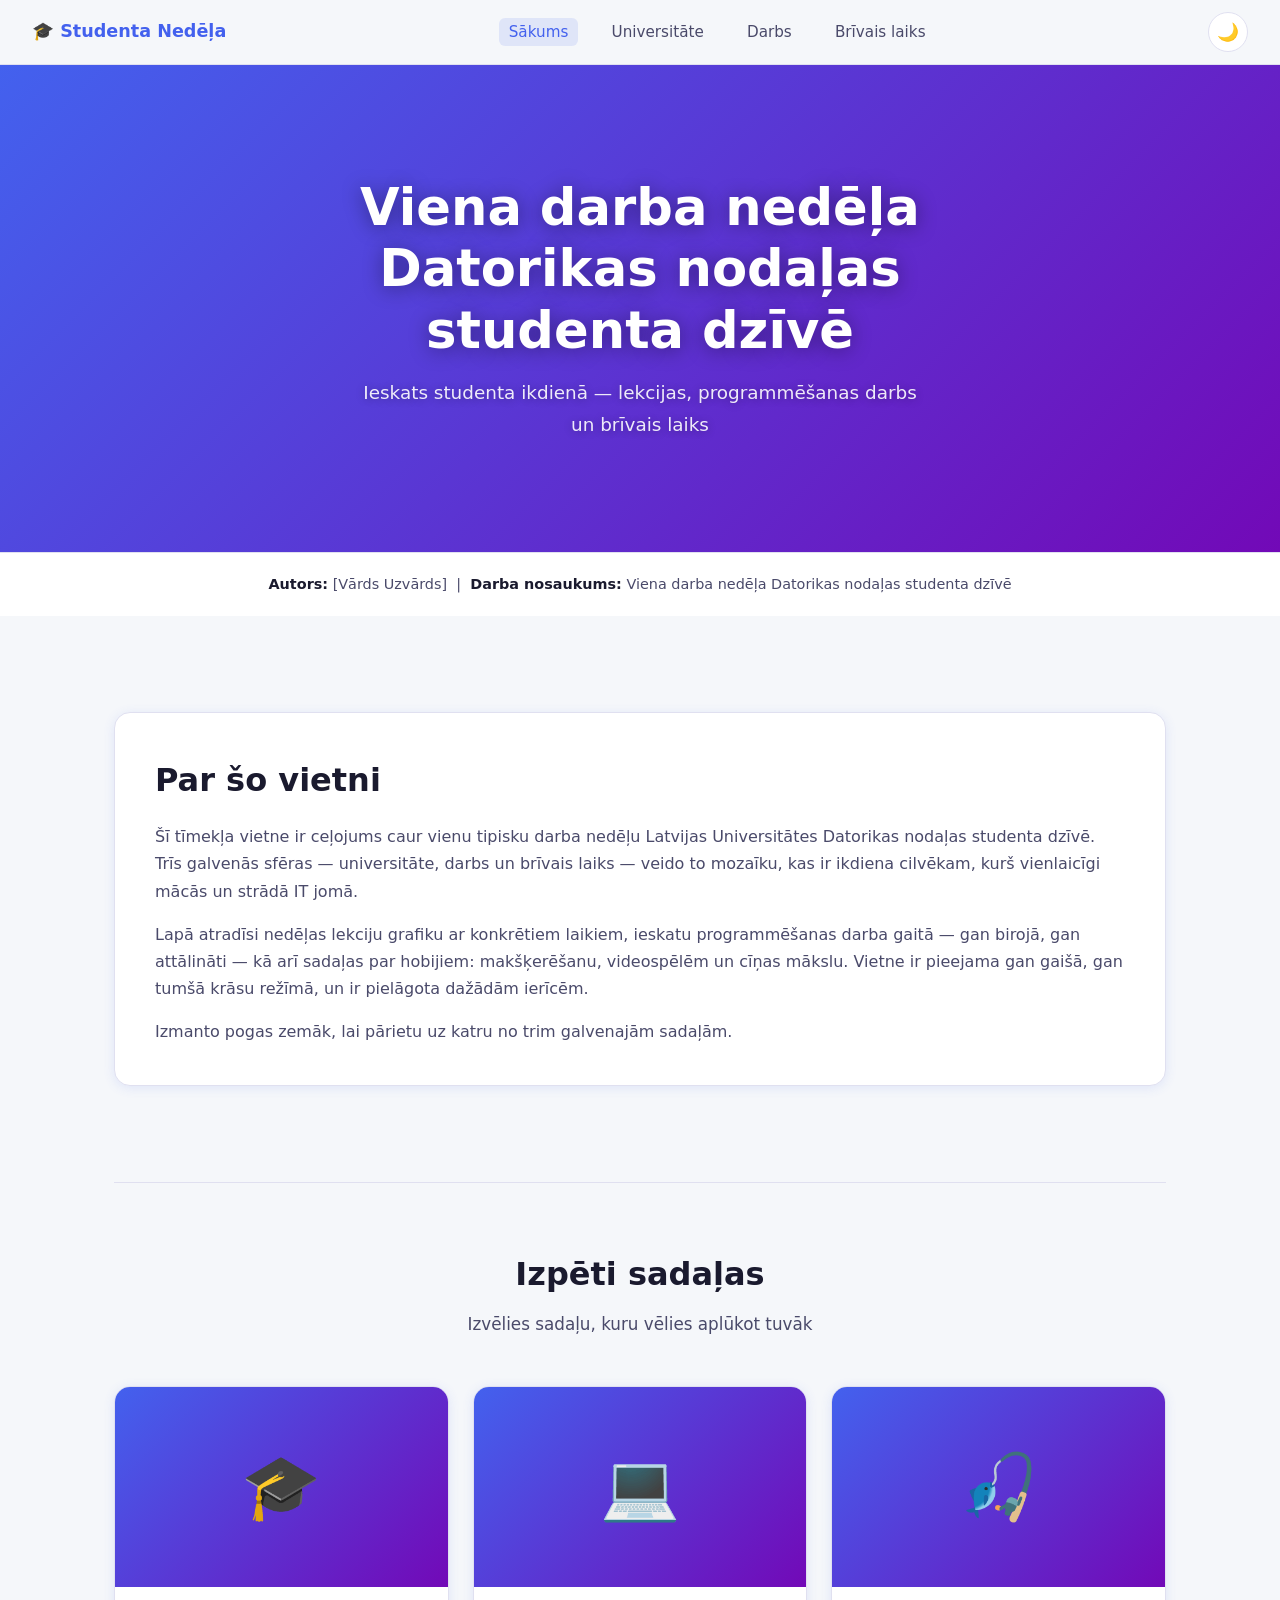
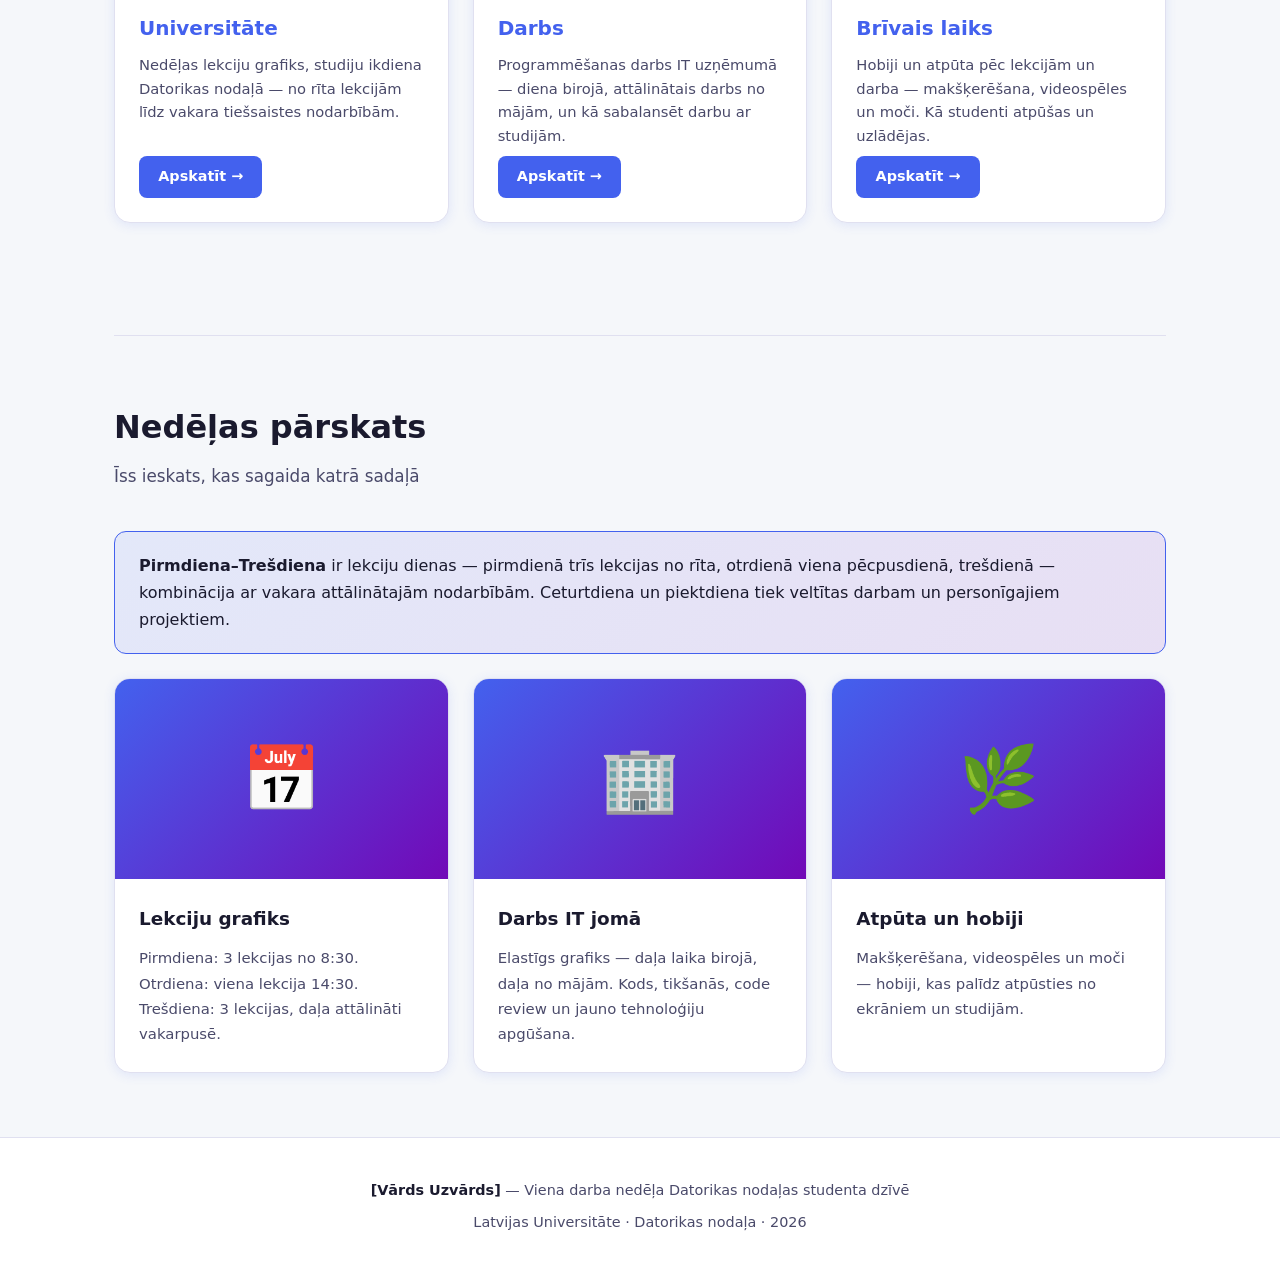
==== index.html @ 3f1e3762 "first_commit" ====
<!DOCTYPE html>
<html lang="lv" data-theme="light">
<head>
  <meta charset="UTF-8" />
  <meta name="viewport" content="width=device-width, initial-scale=1.0" />
  <title>Datorikas studenta nedēļa</title>
  <link rel="stylesheet" href="css/style.css" />
</head>
<body>

  <!-- NAVBAR -->
  <nav class="navbar">
    <a class="nav-logo" href="index.html">🎓 Studenta Nedēļa</a>
    <ul class="nav-links">
      <li><a href="index.html" class="active">Sākums</a></li>
      <li><a href="universitate.html">Universitāte</a></li>
      <li><a href="darbs.html">Darbs</a></li>
      <li><a href="brivaislaikss.html">Brīvais laiks</a></li>
    </ul>
    <button class="theme-toggle" id="theme-toggle" title="Mainīt krāsu režīmu">🌙</button>
  </nav>

  <!-- HERO -->
  <section class="hero">
    <div class="hero-content">
      <h1>Viena darba nedēļa Datorikas nodaļas studenta dzīvē</h1>
      <p>Ieskats studenta ikdienā — lekcijas, programmēšanas darbs un brīvais laiks</p>
    </div>
  </section>

  <!-- AUTHOR BAR -->
  <div class="author-bar">
    <strong>Autors:</strong> [Vārds Uzvārds] &nbsp;|&nbsp; <strong>Darba nosaukums:</strong> Viena darba nedēļa Datorikas nodaļas studenta dzīvē
  </div>

  <main class="container">

    <!-- INTRO -->
    <section>
      <div class="intro-block">
        <h2 class="section-title">Par šo vietni</h2>
        <p>
          Šī tīmekļa vietne ir ceļojums caur vienu tipisku darba nedēļu Latvijas Universitātes Datorikas nodaļas studenta dzīvē. Trīs galvenās sfēras — universitāte, darbs un brīvais laiks — veido to mozaīku, kas ir ikdiena cilvēkam, kurš vienlaicīgi mācās un strādā IT jomā.
        </p>
        <p>
          Lapā atradīsi nedēļas lekciju grafiku ar konkrētiem laikiem, ieskatu programmēšanas darba gaitā — gan birojā, gan attālināti — kā arī sadaļas par hobijiem: makšķerēšanu, videospēlēm un cīņas mākslu. Vietne ir pieejama gan gaišā, gan tumšā krāsu režīmā, un ir pielāgota dažādām ierīcēm.
        </p>
        <p>
          Izmanto pogas zemāk, lai pārietu uz katru no trim galvenajām sadaļām.
        </p>
      </div>
    </section>

    <!-- 3 BANNER CARDS -->
    <section>
      <h2 class="section-title" style="text-align:center;">Izpēti sadaļas</h2>
      <p class="section-subtitle" style="text-align:center;">Izvēlies sadaļu, kuru vēlies aplūkot tuvāk</p>

      <div class="banner-grid">

        <!-- Universitāte -->
        <a class="banner-card" href="universitate.html">
          <div class="banner-img-wrap">🎓</div>
          <div class="banner-body">
            <div class="banner-title">Universitāte</div>
            <div class="banner-desc">
              Nedēļas lekciju grafiks, studiju ikdiena Datorikas nodaļā — no rīta lekcijām līdz vakara tiešsaistes nodarbībām.
            </div>
            <span class="banner-btn">Apskatīt →</span>
          </div>
        </a>

        <!-- Darbs -->
        <a class="banner-card" href="darbs.html">
          <div class="banner-img-wrap">💻</div>
          <div class="banner-body">
            <div class="banner-title">Darbs</div>
            <div class="banner-desc">
              Programmēšanas darbs IT uzņēmumā — diena birojā, attālinātais darbs no mājām, un kā sabalansēt darbu ar studijām.
            </div>
            <span class="banner-btn">Apskatīt →</span>
          </div>
        </a>

        <!-- Brīvais laiks -->
        <a class="banner-card" href="brivaislaikss.html">
          <div class="banner-img-wrap">🎣</div>
          <div class="banner-body">
            <div class="banner-title">Brīvais laiks</div>
            <div class="banner-desc">
              Hobiji un atpūta pēc lekcijām un darba — makšķerēšana, videospēles un moči. Kā studenti atpūšas un uzlādējas.
            </div>
            <span class="banner-btn">Apskatīt →</span>
          </div>
        </a>

      </div>
    </section>

    <!-- OVERVIEW -->
    <section>
      <h2 class="section-title">Nedēļas pārskats</h2>
      <p class="section-subtitle">Īss ieskats, kas sagaida katrā sadaļā</p>

      <div class="highlight-box">
        <p>
          <strong>Pirmdiena–Trešdiena</strong> ir lekciju dienas — pirmdienā trīs lekcijas no rīta, otrdienā viena pēcpusdienā, trešdienā — kombinācija ar vakara attālinātajām nodarbībām. Ceturtdiena un piektdiena tiek veltītas darbam un personīgajiem projektiem.
        </p>
      </div>

      <div class="card-grid" style="margin-top: 1.5rem;">
        <div class="info-card">
          <div class="info-card-img">📅</div>
          <div class="info-card-body">
            <h3>Lekciju grafiks</h3>
            <p>Pirmdiena: 3 lekcijas no 8:30. Otrdiena: viena lekcija 14:30. Trešdiena: 3 lekcijas, daļa attālināti vakarpusē.</p>
          </div>
        </div>
        <div class="info-card">
          <div class="info-card-img">🏢</div>
          <div class="info-card-body">
            <h3>Darbs IT jomā</h3>
            <p>Elastīgs grafiks — daļa laika birojā, daļa no mājām. Kods, tikšanās, code review un jauno tehnoloģiju apgūšana.</p>
          </div>
        </div>
        <div class="info-card">
          <div class="info-card-img">🌿</div>
          <div class="info-card-body">
            <h3>Atpūta un hobiji</h3>
            <p>Makšķerēšana, videospēles un moči — hobiji, kas palīdz atpūsties no ekrāniem un studijām.</p>
          </div>
        </div>
      </div>
    </section>

  </main>

  <footer>
    <p><strong>[Vārds Uzvārds]</strong> — Viena darba nedēļa Datorikas nodaļas studenta dzīvē</p>
    <p style="margin-top:0.5rem;">Latvijas Universitāte · Datorikas nodaļa · <span id="year"></span></p>
  </footer>

  <script src="js/main.js"></script>
  <script>document.getElementById('year').textContent = new Date().getFullYear();</script>
</body>
</html>
---- css/style.css ----
/* ===== CSS VARIABLES ===== */
:root {
  --bg: #f5f7fa;
  --bg-secondary: #ffffff;
  --bg-card: #ffffff;
  --text: #1a1a2e;
  --text-secondary: #4a4a6a;
  --accent: #4361ee;
  --accent-hover: #3a0ca3;
  --border: #e0e0f0;
  --shadow: rgba(67, 97, 238, 0.12);
  --tag-remote: #e9c46a;
  --tag-remote-text: #6b4c00;
  --nav-bg: rgba(245, 247, 250, 0.92);
  --hero-overlay: rgba(245, 247, 250, 0.55);
}

[data-theme="dark"] {
  --bg: #0d1117;
  --bg-secondary: #161b22;
  --bg-card: #1c2333;
  --text: #e6edf3;
  --text-secondary: #8b949e;
  --accent: #58a6ff;
  --accent-hover: #79c0ff;
  --border: #30363d;
  --shadow: rgba(88, 166, 255, 0.12);
  --tag-remote: #d29922;
  --tag-remote-text: #fff3cd;
  --nav-bg: rgba(13, 17, 23, 0.92);
  --hero-overlay: rgba(13, 17, 23, 0.6);
}

/* ===== RESET & BASE ===== */
*, *::before, *::after { box-sizing: border-box; margin: 0; padding: 0; }

html { scroll-behavior: smooth; font-size: 16px; }

body {
  font-family: 'Segoe UI', system-ui, -apple-system, sans-serif;
  background: var(--bg);
  color: var(--text);
  line-height: 1.7;
  transition: background 0.3s, color 0.3s;
  min-height: 100vh;
}

img {
  max-width: 100%;
  height: auto;
  display: block;
  border-radius: 12px;
}

a { color: var(--accent); text-decoration: none; }
a:hover { text-decoration: underline; }

/* ===== NAVBAR ===== */
.navbar {
  position: sticky;
  top: 0;
  z-index: 100;
  background: var(--nav-bg);
  backdrop-filter: blur(12px);
  border-bottom: 1px solid var(--border);
  padding: 0.75rem 2rem;
  display: flex;
  align-items: center;
  justify-content: space-between;
  gap: 1rem;
}

.nav-logo {
  font-size: 1.1rem;
  font-weight: 700;
  color: var(--accent);
  text-decoration: none;
}
.nav-logo:hover { text-decoration: none; }

.nav-links {
  display: flex;
  gap: 1.5rem;
  list-style: none;
  align-items: center;
}

.nav-links a {
  color: var(--text-secondary);
  font-size: 0.95rem;
  font-weight: 500;
  padding: 0.3rem 0.6rem;
  border-radius: 6px;
  transition: color 0.2s, background 0.2s;
}
.nav-links a:hover, .nav-links a.active {
  color: var(--accent);
  background: var(--shadow);
  text-decoration: none;
}

.theme-toggle {
  background: var(--bg-card);
  border: 1px solid var(--border);
  border-radius: 50%;
  width: 40px;
  height: 40px;
  cursor: pointer;
  font-size: 1.1rem;
  display: flex;
  align-items: center;
  justify-content: center;
  transition: background 0.2s, border-color 0.2s;
  flex-shrink: 0;
}
.theme-toggle:hover { border-color: var(--accent); }

/* ===== HERO ===== */
.hero {
  position: relative;
  min-height: 480px;
  display: flex;
  align-items: center;
  justify-content: center;
  overflow: hidden;
  background: linear-gradient(135deg, var(--accent) 0%, #7209b7 100%);
}

.hero-bg {
  position: absolute;
  inset: 0;
  width: 100%;
  height: 100%;
  object-fit: cover;
  border-radius: 0;
  opacity: 0.35;
}

.hero-overlay {
  position: absolute;
  inset: 0;
  background: var(--hero-overlay);
}

.hero-content {
  position: relative;
  z-index: 2;
  text-align: center;
  padding: 3rem 2rem;
  max-width: 800px;
}

.hero-content h1 {
  font-size: clamp(2rem, 5vw, 3.2rem);
  font-weight: 800;
  color: #fff;
  margin-bottom: 1rem;
  line-height: 1.2;
  text-shadow: 0 2px 20px rgba(0,0,0,0.4);
}

.hero-content p {
  font-size: 1.15rem;
  color: rgba(255,255,255,0.9);
  max-width: 560px;
  margin: 0 auto;
  text-shadow: 0 1px 8px rgba(0,0,0,0.3);
}

/* ===== MAIN CONTAINER ===== */
.container {
  max-width: 1100px;
  margin: 0 auto;
  padding: 0 1.5rem;
}

/* ===== SECTION ===== */
section { padding: 4rem 0; }
section + section { border-top: 1px solid var(--border); }

.section-title {
  font-size: clamp(1.5rem, 3vw, 2rem);
  font-weight: 700;
  margin-bottom: 0.5rem;
  color: var(--text);
}

.section-subtitle {
  color: var(--text-secondary);
  margin-bottom: 2.5rem;
  font-size: 1.05rem;
}

/* ===== BANNER GRID (index) ===== */
.banner-grid {
  display: grid;
  grid-template-columns: repeat(3, 1fr);
  gap: 1.5rem;
  margin: 3rem 0;
}

.banner-card {
  background: var(--bg-card);
  border: 1px solid var(--border);
  border-radius: 16px;
  overflow: hidden;
  text-decoration: none;
  color: inherit;
  transition: transform 0.25s, box-shadow 0.25s, border-color 0.25s;
  display: flex;
  flex-direction: column;
  box-shadow: 0 2px 12px var(--shadow);
}
.banner-card:hover {
  transform: translateY(-6px);
  box-shadow: 0 12px 32px var(--shadow);
  border-color: var(--accent);
  text-decoration: none;
}

.banner-img-wrap {
  width: 100%;
  height: 200px;
  overflow: hidden;
  background: linear-gradient(135deg, var(--accent) 0%, #7209b7 100%);
  display: flex;
  align-items: center;
  justify-content: center;
  font-size: 4rem;
}

.banner-img-wrap img {
  width: 100%;
  height: 100%;
  object-fit: cover;
  border-radius: 0;
}

.banner-body {
  padding: 1.5rem;
  flex: 1;
  display: flex;
  flex-direction: column;
  gap: 0.5rem;
}

.banner-title {
  font-size: 1.25rem;
  font-weight: 700;
  color: var(--accent);
}

.banner-desc {
  font-size: 0.92rem;
  color: var(--text-secondary);
  line-height: 1.6;
}

.banner-btn {
  margin-top: auto;
  display: inline-block;
  background: var(--accent);
  color: #fff;
  padding: 0.55rem 1.2rem;
  border-radius: 8px;
  font-weight: 600;
  font-size: 0.9rem;
  align-self: flex-start;
  transition: background 0.2s;
}
.banner-card:hover .banner-btn { background: var(--accent-hover); }

/* ===== INTRO TEXT BLOCK ===== */
.intro-block {
  background: var(--bg-card);
  border: 1px solid var(--border);
  border-radius: 16px;
  padding: 2.5rem;
  margin: 2rem 0;
  box-shadow: 0 2px 12px var(--shadow);
}

.intro-block h2 { margin-bottom: 1rem; }
.intro-block p { margin-bottom: 1rem; color: var(--text-secondary); }
.intro-block p:last-child { margin-bottom: 0; }

/* ===== PAGE HEADER ===== */
.page-header {
  background: linear-gradient(135deg, var(--accent) 0%, #7209b7 100%);
  padding: 3.5rem 2rem 3rem;
  text-align: center;
  position: relative;
  overflow: hidden;
}

.page-header::before {
  content: '';
  position: absolute;
  inset: 0;
  background: url("data:image/svg+xml,%3Csvg width='60' height='60' viewBox='0 0 60 60' xmlns='http://www.w3.org/2000/svg'%3E%3Cg fill='none' fill-rule='evenodd'%3E%3Cg fill='%23ffffff' fill-opacity='0.05'%3E%3Cpath d='M36 34v-4h-2v4h-4v2h4v4h2v-4h4v-2h-4zm0-30V0h-2v4h-4v2h4v4h2V6h4V4h-4zM6 34v-4H4v4H0v2h4v4h2v-4h4v-2H6zM6 4V0H4v4H0v2h4v4h2V6h4V4H6z'/%3E%3C/g%3E%3C/g%3E%3C/svg%3E");
}

.page-header h1 {
  font-size: clamp(1.8rem, 4vw, 2.8rem);
  font-weight: 800;
  color: #fff;
  margin-bottom: 0.6rem;
  position: relative;
}

.page-header p {
  color: rgba(255,255,255,0.85);
  font-size: 1.05rem;
  position: relative;
}

/* ===== SCHEDULE ===== */
.schedule-grid {
  display: grid;
  grid-template-columns: repeat(auto-fit, minmax(260px, 1fr));
  gap: 1.5rem;
  margin-top: 2rem;
}

.day-card {
  background: var(--bg-card);
  border: 1px solid var(--border);
  border-radius: 16px;
  overflow: hidden;
  box-shadow: 0 2px 12px var(--shadow);
}

.day-header {
  background: var(--accent);
  color: #fff;
  padding: 0.9rem 1.25rem;
  font-weight: 700;
  font-size: 1.05rem;
  display: flex;
  align-items: center;
  gap: 0.5rem;
}

.lecture-list { padding: 0.75rem 1.25rem 1.25rem; display: flex; flex-direction: column; gap: 0.75rem; }

.lecture {
  background: var(--bg);
  border: 1px solid var(--border);
  border-radius: 10px;
  padding: 0.8rem 1rem;
  position: relative;
}

.lecture-time {
  font-size: 0.82rem;
  font-weight: 700;
  color: var(--accent);
  letter-spacing: 0.03em;
}

.lecture-name {
  font-size: 0.97rem;
  font-weight: 600;
  color: var(--text);
  margin-top: 0.2rem;
  font-style: italic;
  color: var(--text-secondary);
}

.tag-remote {
  display: inline-block;
  margin-top: 0.4rem;
  background: var(--tag-remote);
  color: var(--tag-remote-text);
  font-size: 0.72rem;
  font-weight: 700;
  padding: 0.18rem 0.55rem;
  border-radius: 20px;
  text-transform: uppercase;
  letter-spacing: 0.04em;
}

/* ===== CONTENT SECTIONS (subpages) ===== */
.content-section {
  display: grid;
  grid-template-columns: 1fr 1fr;
  gap: 2.5rem;
  align-items: center;
  padding: 3rem 0;
}

.content-section.reverse { direction: rtl; }
.content-section.reverse > * { direction: ltr; }

.content-text h2 {
  font-size: 1.6rem;
  font-weight: 700;
  margin-bottom: 1rem;
  color: var(--text);
}

.content-text p {
  color: var(--text-secondary);
  margin-bottom: 1rem;
  line-height: 1.75;
}
.content-text p:last-child { margin-bottom: 0; }

.content-img {
  width: 100%;
  aspect-ratio: 4/3;
  background: linear-gradient(135deg, var(--border) 0%, var(--bg-secondary) 100%);
  border-radius: 16px;
  border: 2px dashed var(--border);
  display: flex;
  flex-direction: column;
  align-items: center;
  justify-content: center;
  font-size: 3.5rem;
  gap: 0.5rem;
  overflow: hidden;
}

.content-img span.img-label {
  font-size: 0.85rem;
  color: var(--text-secondary);
  font-style: italic;
}

.content-img img {
  width: 100%;
  height: 100%;
  object-fit: cover;
  border-radius: 14px;
}

/* ===== CARD GRID (free time) ===== */
.card-grid {
  display: grid;
  grid-template-columns: repeat(auto-fit, minmax(300px, 1fr));
  gap: 1.5rem;
  margin-top: 2rem;
}

.info-card {
  background: var(--bg-card);
  border: 1px solid var(--border);
  border-radius: 16px;
  overflow: hidden;
  box-shadow: 0 2px 12px var(--shadow);
  transition: transform 0.2s, box-shadow 0.2s;
}
.info-card:hover {
  transform: translateY(-4px);
  box-shadow: 0 8px 24px var(--shadow);
}

.info-card-img {
  width: 100%;
  height: 200px;
  background: linear-gradient(135deg, var(--accent) 0%, #7209b7 100%);
  display: flex;
  align-items: center;
  justify-content: center;
  font-size: 4rem;
  overflow: hidden;
}

.info-card-img img {
  width: 100%;
  height: 100%;
  object-fit: cover;
  border-radius: 0;
}

.info-card-body { padding: 1.5rem; }
.info-card-body h3 { font-size: 1.15rem; font-weight: 700; margin-bottom: 0.75rem; }
.info-card-body p { font-size: 0.93rem; color: var(--text-secondary); line-height: 1.7; }

/* ===== AUTHOR BAR ===== */
.author-bar {
  background: var(--bg-card);
  border-top: 1px solid var(--border);
  padding: 1.2rem 2rem;
  text-align: center;
  font-size: 0.9rem;
  color: var(--text-secondary);
}
.author-bar strong { color: var(--text); }

/* ===== FOOTER ===== */
footer {
  background: var(--bg-secondary);
  border-top: 1px solid var(--border);
  padding: 2.5rem 2rem;
  text-align: center;
  color: var(--text-secondary);
  font-size: 0.9rem;
}
footer strong { color: var(--text); }

/* ===== BACK LINK ===== */
.back-link {
  display: inline-flex;
  align-items: center;
  gap: 0.4rem;
  color: var(--accent);
  font-weight: 600;
  font-size: 0.9rem;
  margin-bottom: 1.5rem;
  padding: 0.4rem 0.8rem;
  border-radius: 8px;
  border: 1px solid var(--border);
  background: var(--bg-card);
  transition: border-color 0.2s, background 0.2s;
}
.back-link:hover { border-color: var(--accent); background: var(--shadow); text-decoration: none; }

/* ===== HIGHLIGHT BOX ===== */
.highlight-box {
  background: linear-gradient(135deg, rgba(67,97,238,0.1) 0%, rgba(114,9,183,0.1) 100%);
  border: 1px solid var(--accent);
  border-radius: 12px;
  padding: 1.25rem 1.5rem;
  margin: 1.5rem 0;
}
.highlight-box p { color: var(--text); margin: 0; }

/* ===== RESPONSIVE ===== */
@media (max-width: 900px) {
  .banner-grid { grid-template-columns: 1fr; max-width: 420px; margin: 3rem auto; }
  .content-section { grid-template-columns: 1fr; gap: 1.5rem; }
  .content-section.reverse { direction: ltr; }
}

@media (max-width: 640px) {
  .navbar { padding: 0.6rem 1rem; }
  .nav-links { gap: 0.75rem; }
  .nav-links a { font-size: 0.85rem; padding: 0.25rem 0.4rem; }
  .hero-content h1 { font-size: 1.8rem; }
  .schedule-grid { grid-template-columns: 1fr; }
  .card-grid { grid-template-columns: 1fr; }
  section { padding: 2.5rem 0; }
  .page-header { padding: 2.5rem 1.5rem 2rem; }
}
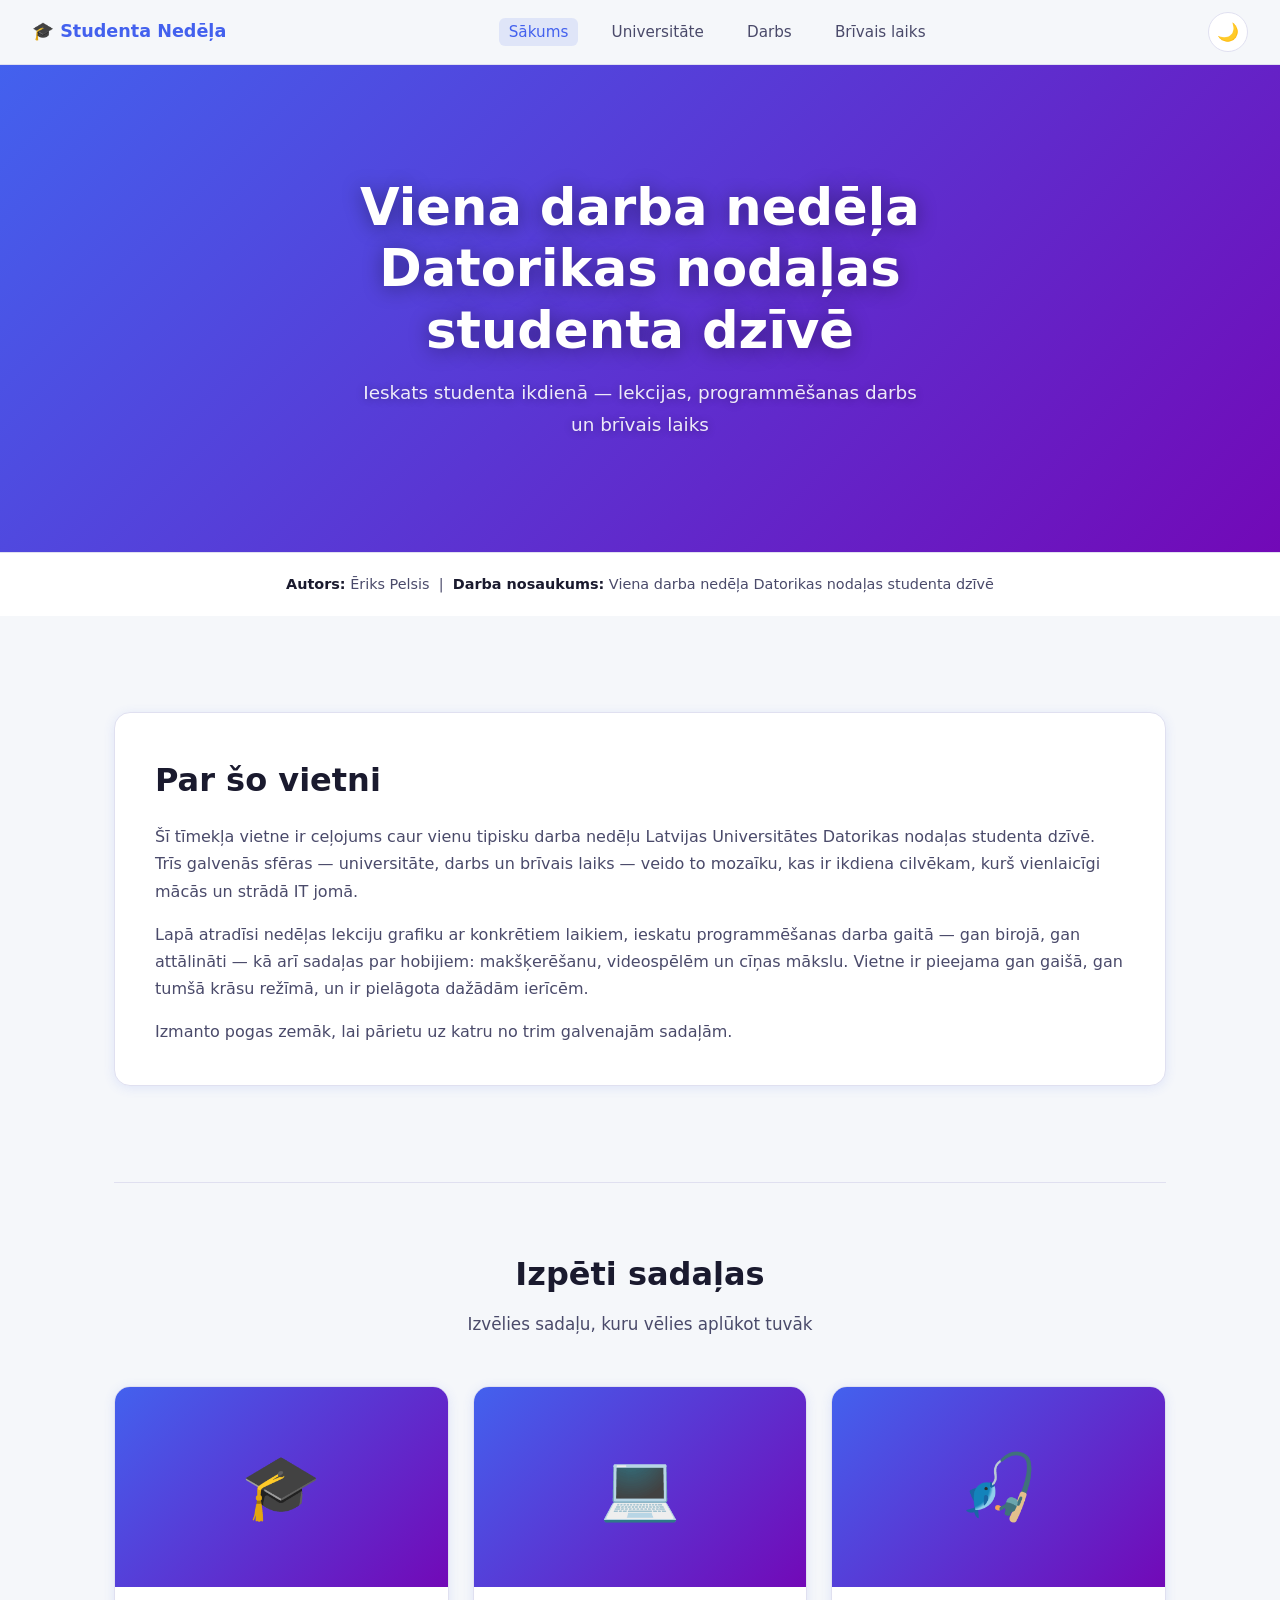
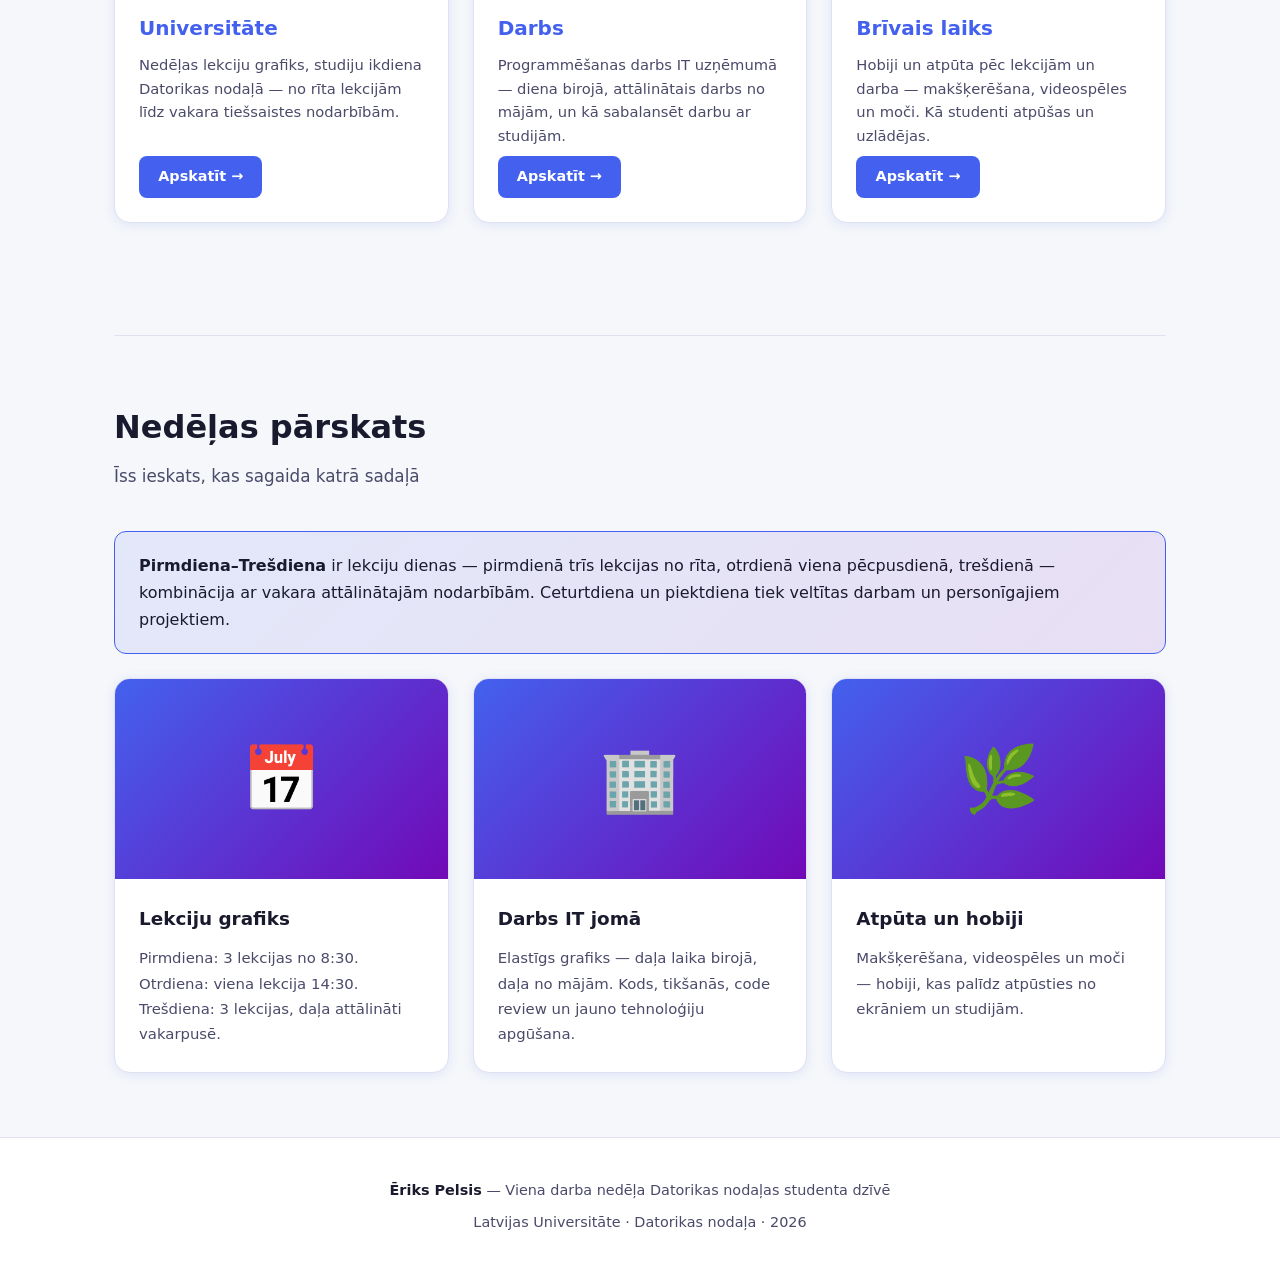
==== commit d7b74f52: "add text" ====
--- a/index.html
+++ b/index.html
@@ -30,7 +30,7 @@
 
   <!-- AUTHOR BAR -->
   <div class="author-bar">
-    <strong>Autors:</strong> [Vārds Uzvārds] &nbsp;|&nbsp; <strong>Darba nosaukums:</strong> Viena darba nedēļa Datorikas nodaļas studenta dzīvē
+    <strong>Autors:</strong> Ēriks Pelsis &nbsp;|&nbsp; <strong>Darba nosaukums:</strong> Viena darba nedēļa Datorikas nodaļas studenta dzīvē
   </div>
 
   <main class="container">
@@ -136,7 +136,7 @@
   </main>
 
   <footer>
-    <p><strong>[Vārds Uzvārds]</strong> — Viena darba nedēļa Datorikas nodaļas studenta dzīvē</p>
+    <p><strong>Ēriks Pelsis</strong> — Viena darba nedēļa Datorikas nodaļas studenta dzīvē</p>
     <p style="margin-top:0.5rem;">Latvijas Universitāte · Datorikas nodaļa · <span id="year"></span></p>
   </footer>
 
--- a/css/style.css
+++ b/css/style.css
@@ -316,39 +316,47 @@
 
 /* ===== SCHEDULE ===== */
 .schedule-grid {
+  display: flex;
+  flex-direction: column;
+  gap: 1rem;
+  margin-top: 2rem;
+}
+
+.day-card {
+  background: var(--bg-card);
+  border: 1px solid var(--border);
+  border-radius: 16px;
+  overflow: hidden;
+  box-shadow: 0 2px 12px var(--shadow);
   display: grid;
-  grid-template-columns: repeat(auto-fit, minmax(260px, 1fr));
-  gap: 1.5rem;
-  margin-top: 2rem;
-}
-
-.day-card {
-  background: var(--bg-card);
-  border: 1px solid var(--border);
-  border-radius: 16px;
-  overflow: hidden;
-  box-shadow: 0 2px 12px var(--shadow);
+  grid-template-columns: 160px 1fr;
 }
 
 .day-header {
   background: var(--accent);
   color: #fff;
-  padding: 0.9rem 1.25rem;
-  font-weight: 700;
-  font-size: 1.05rem;
-  display: flex;
-  align-items: center;
-  gap: 0.5rem;
-}
-
-.lecture-list { padding: 0.75rem 1.25rem 1.25rem; display: flex; flex-direction: column; gap: 0.75rem; }
+  padding: 1.25rem 1.25rem;
+  font-weight: 700;
+  font-size: 1rem;
+  display: flex;
+  align-items: center;
+  justify-content: center;
+  text-align: center;
+  gap: 0.4rem;
+  flex-direction: column;
+  min-height: 80px;
+}
+
+.lecture-list { padding: 0.85rem 1.25rem; display: flex; flex-direction: row; flex-wrap: wrap; gap: 0.75rem; align-items: flex-start; }
 
 .lecture {
   background: var(--bg);
   border: 1px solid var(--border);
   border-radius: 10px;
-  padding: 0.8rem 1rem;
+  padding: 0.75rem 1rem;
   position: relative;
+  min-width: 170px;
+  flex: 0 0 auto;
 }
 
 .lecture-time {
@@ -538,7 +546,8 @@
   .nav-links { gap: 0.75rem; }
   .nav-links a { font-size: 0.85rem; padding: 0.25rem 0.4rem; }
   .hero-content h1 { font-size: 1.8rem; }
-  .schedule-grid { grid-template-columns: 1fr; }
+  .day-card { grid-template-columns: 1fr; }
+  .day-header { flex-direction: row; justify-content: flex-start; min-height: auto; padding: 0.9rem 1.25rem; }
   .card-grid { grid-template-columns: 1fr; }
   section { padding: 2.5rem 0; }
   .page-header { padding: 2.5rem 1.5rem 2rem; }
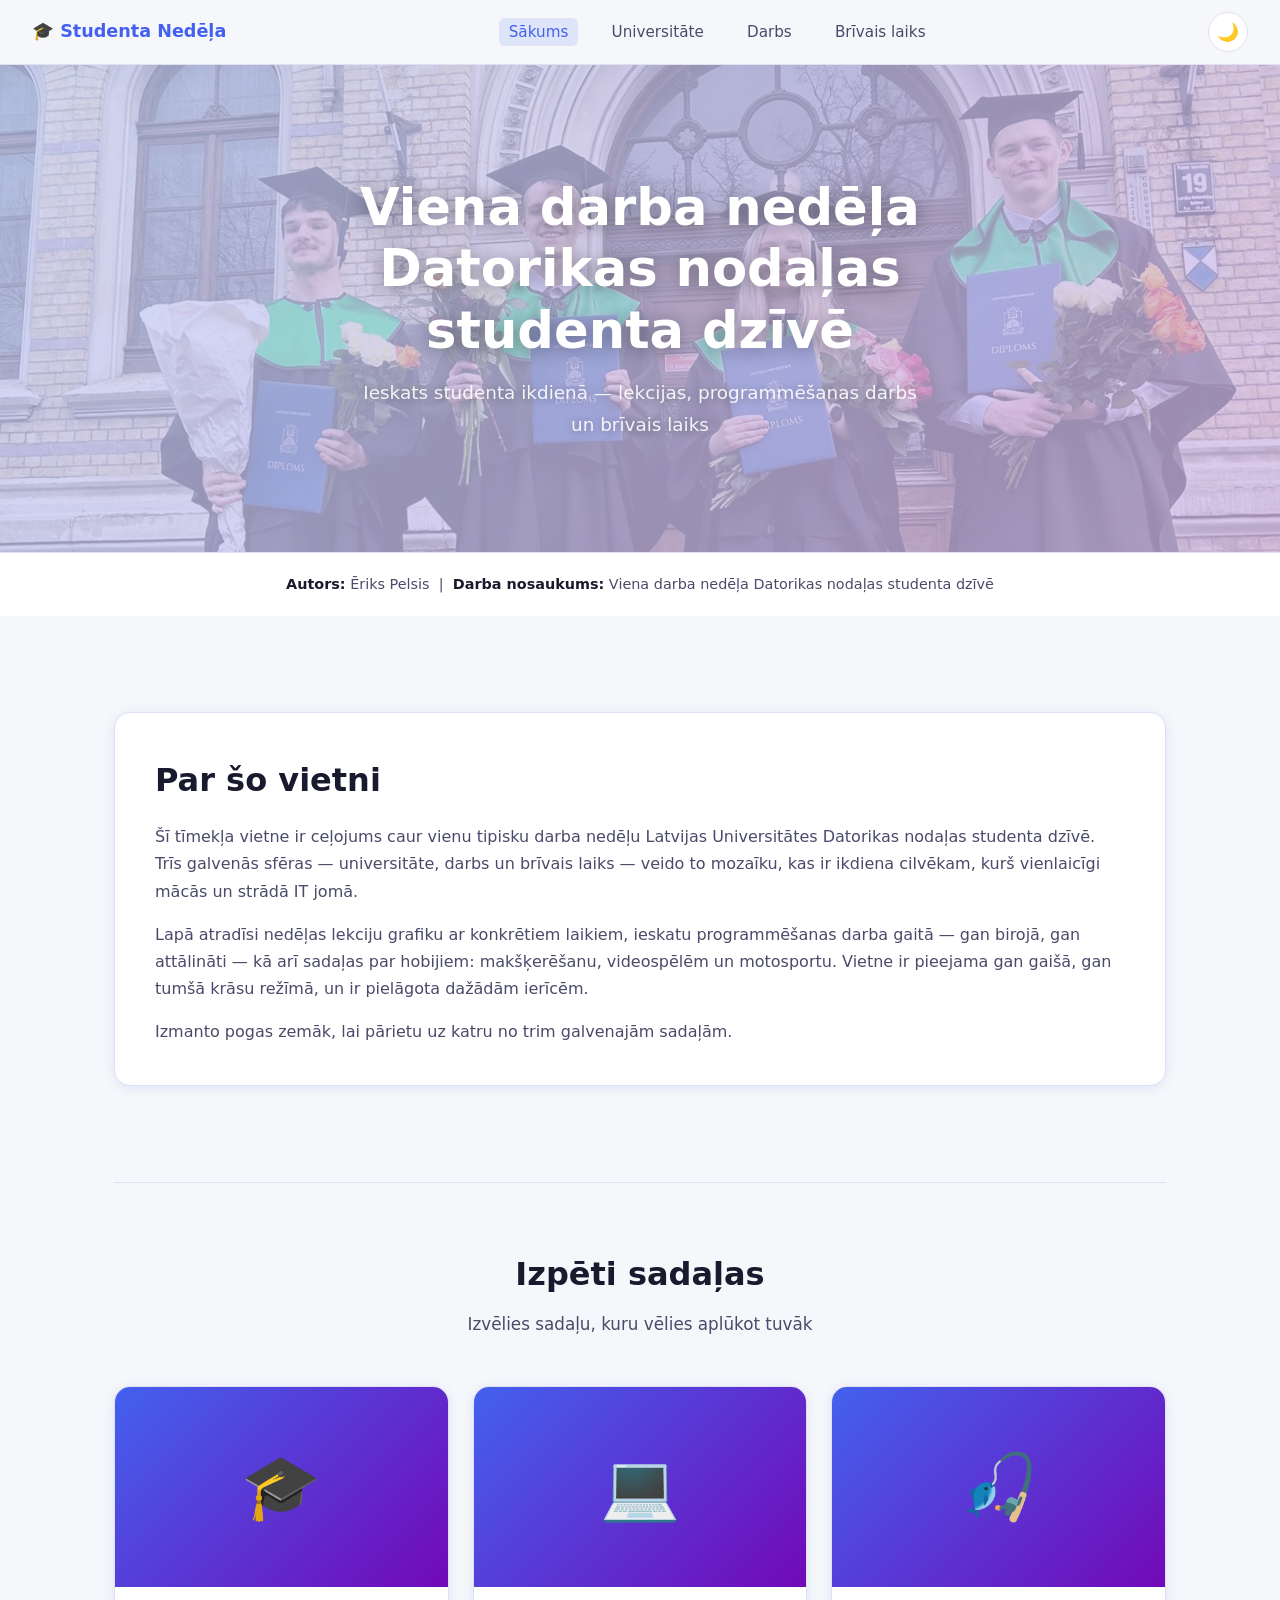
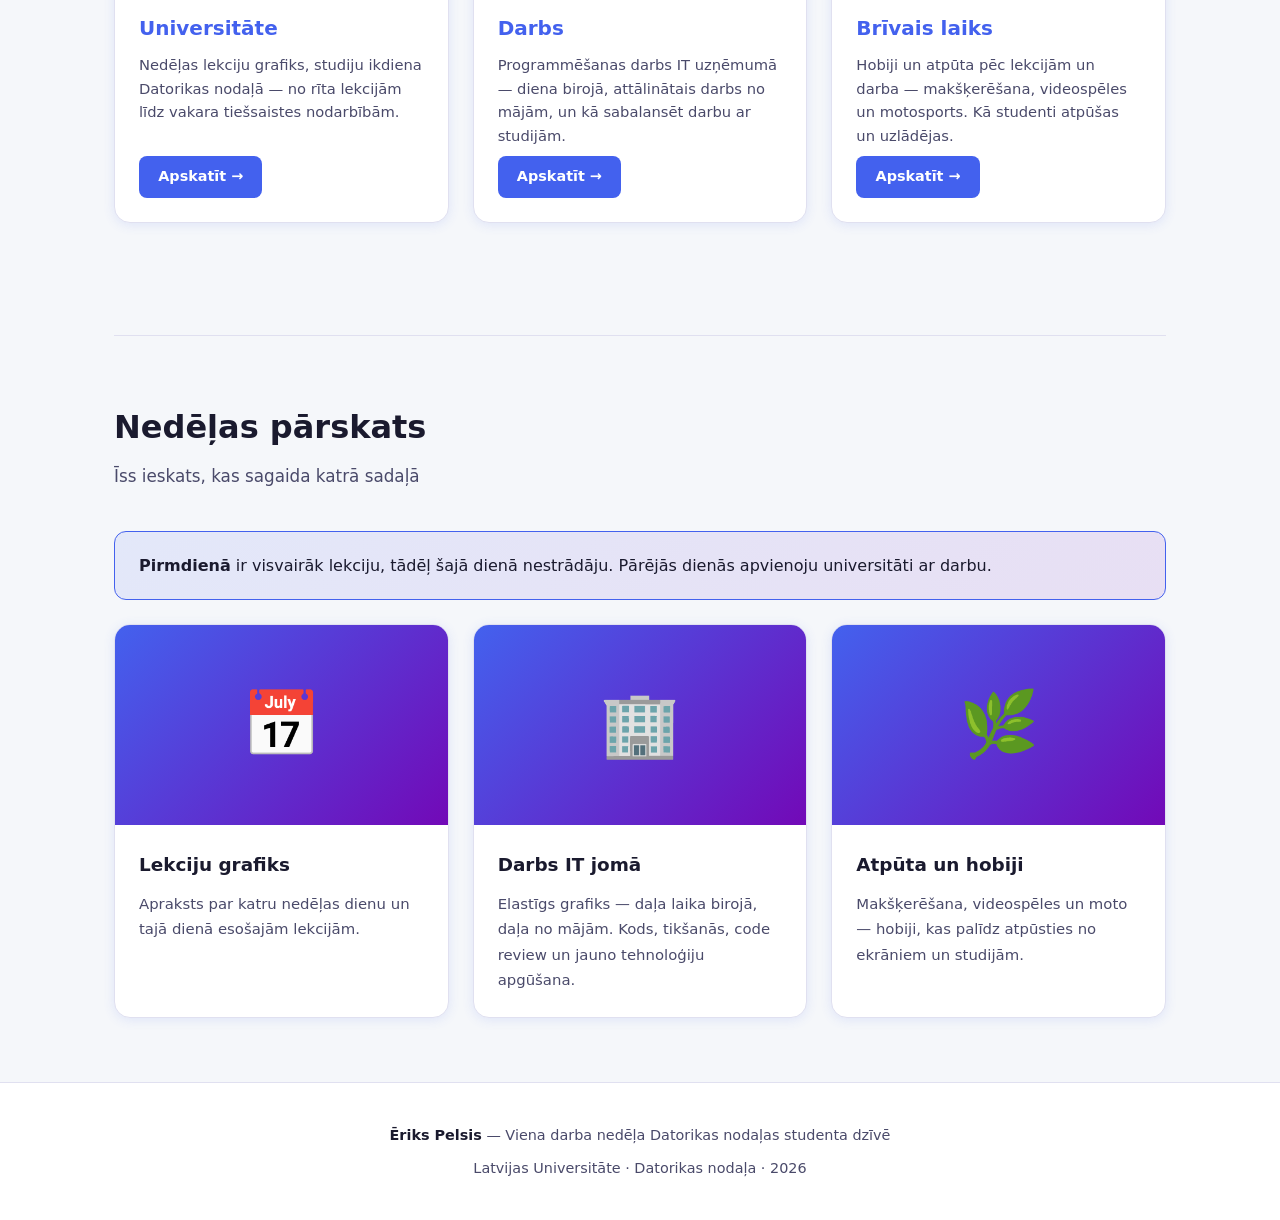
==== commit 0783dc78: "more changes" ====
--- a/index.html
+++ b/index.html
@@ -11,7 +11,8 @@
   <!-- NAVBAR -->
   <nav class="navbar">
     <a class="nav-logo" href="index.html">🎓 Studenta Nedēļa</a>
-    <ul class="nav-links">
+    <button class="hamburger" id="hamburger" aria-label="Atvērt izvēlni" aria-expanded="false"><span></span><span></span><span></span></button>
+    <ul class="nav-links" id="nav-links">
       <li><a href="index.html" class="active">Sākums</a></li>
       <li><a href="universitate.html">Universitāte</a></li>
       <li><a href="darbs.html">Darbs</a></li>
@@ -22,6 +23,8 @@
 
   <!-- HERO -->
   <section class="hero">
+    <img class="hero-bg" src="images/hero.jpeg" alt="Hero attēls" />
+    <div class="hero-overlay"></div>
     <div class="hero-content">
       <h1>Viena darba nedēļa Datorikas nodaļas studenta dzīvē</h1>
       <p>Ieskats studenta ikdienā — lekcijas, programmēšanas darbs un brīvais laiks</p>
@@ -43,7 +46,7 @@
           Šī tīmekļa vietne ir ceļojums caur vienu tipisku darba nedēļu Latvijas Universitātes Datorikas nodaļas studenta dzīvē. Trīs galvenās sfēras — universitāte, darbs un brīvais laiks — veido to mozaīku, kas ir ikdiena cilvēkam, kurš vienlaicīgi mācās un strādā IT jomā.
         </p>
         <p>
-          Lapā atradīsi nedēļas lekciju grafiku ar konkrētiem laikiem, ieskatu programmēšanas darba gaitā — gan birojā, gan attālināti — kā arī sadaļas par hobijiem: makšķerēšanu, videospēlēm un cīņas mākslu. Vietne ir pieejama gan gaišā, gan tumšā krāsu režīmā, un ir pielāgota dažādām ierīcēm.
+          Lapā atradīsi nedēļas lekciju grafiku ar konkrētiem laikiem, ieskatu programmēšanas darba gaitā — gan birojā, gan attālināti — kā arī sadaļas par hobijiem: makšķerēšanu, videospēlēm un motosportu. Vietne ir pieejama gan gaišā, gan tumšā krāsu režīmā, un ir pielāgota dažādām ierīcēm.
         </p>
         <p>
           Izmanto pogas zemāk, lai pārietu uz katru no trim galvenajām sadaļām.
@@ -88,7 +91,7 @@
           <div class="banner-body">
             <div class="banner-title">Brīvais laiks</div>
             <div class="banner-desc">
-              Hobiji un atpūta pēc lekcijām un darba — makšķerēšana, videospēles un moči. Kā studenti atpūšas un uzlādējas.
+              Hobiji un atpūta pēc lekcijām un darba — makšķerēšana, videospēles un motosports. Kā studenti atpūšas un uzlādējas.
             </div>
             <span class="banner-btn">Apskatīt →</span>
           </div>
@@ -104,7 +107,7 @@
 
       <div class="highlight-box">
         <p>
-          <strong>Pirmdiena–Trešdiena</strong> ir lekciju dienas — pirmdienā trīs lekcijas no rīta, otrdienā viena pēcpusdienā, trešdienā — kombinācija ar vakara attālinātajām nodarbībām. Ceturtdiena un piektdiena tiek veltītas darbam un personīgajiem projektiem.
+          <strong>Pirmdienā</strong> ir visvairāk lekciju, tādēļ šajā dienā nestrādāju. Pārējās dienās apvienoju universitāti ar darbu.
         </p>
       </div>
 
@@ -113,7 +116,7 @@
           <div class="info-card-img">📅</div>
           <div class="info-card-body">
             <h3>Lekciju grafiks</h3>
-            <p>Pirmdiena: 3 lekcijas no 8:30. Otrdiena: viena lekcija 14:30. Trešdiena: 3 lekcijas, daļa attālināti vakarpusē.</p>
+            <p>Apraksts par katru nedēļas dienu un tajā dienā esošajām lekcijām.</p>
           </div>
         </div>
         <div class="info-card">
@@ -127,7 +130,7 @@
           <div class="info-card-img">🌿</div>
           <div class="info-card-body">
             <h3>Atpūta un hobiji</h3>
-            <p>Makšķerēšana, videospēles un moči — hobiji, kas palīdz atpūsties no ekrāniem un studijām.</p>
+            <p>Makšķerēšana, videospēles un moto — hobiji, kas palīdz atpūsties no ekrāniem un studijām.</p>
           </div>
         </div>
       </div>
--- a/css/style.css
+++ b/css/style.css
@@ -115,6 +115,31 @@
 }
 .theme-toggle:hover { border-color: var(--accent); }
 
+/* ===== HAMBURGER ===== */
+.hamburger {
+  display: none;
+  flex-direction: column;
+  justify-content: center;
+  gap: 5px;
+  background: none;
+  border: none;
+  cursor: pointer;
+  padding: 6px;
+  border-radius: 8px;
+  flex-shrink: 0;
+}
+.hamburger span {
+  display: block;
+  width: 24px;
+  height: 2px;
+  background: var(--text);
+  border-radius: 2px;
+  transition: transform 0.25s, opacity 0.25s;
+}
+.hamburger.open span:nth-child(1) { transform: translateY(7px) rotate(45deg); }
+.hamburger.open span:nth-child(2) { opacity: 0; }
+.hamburger.open span:nth-child(3) { transform: translateY(-7px) rotate(-45deg); }
+
 /* ===== HERO ===== */
 .hero {
   position: relative;
@@ -132,8 +157,9 @@
   width: 100%;
   height: 100%;
   object-fit: cover;
+  object-position: center 45%;
   border-radius: 0;
-  opacity: 0.35;
+  opacity: 0.55;
 }
 
 .hero-overlay {
@@ -388,6 +414,24 @@
   letter-spacing: 0.04em;
 }
 
+.tag-hybrid {
+  display: inline-block;
+  margin-top: 0.4rem;
+  background: #d0f0e8;
+  color: #0a6b4a;
+  font-size: 0.72rem;
+  font-weight: 700;
+  padding: 0.18rem 0.55rem;
+  border-radius: 20px;
+  text-transform: uppercase;
+  letter-spacing: 0.04em;
+}
+
+[data-theme="dark"] .tag-hybrid {
+  background: #0d3d2a;
+  color: #4ecca3;
+}
+
 /* ===== CONTENT SECTIONS (subpages) ===== */
 .content-section {
   display: grid;
@@ -542,9 +586,27 @@
 }
 
 @media (max-width: 640px) {
-  .navbar { padding: 0.6rem 1rem; }
-  .nav-links { gap: 0.75rem; }
-  .nav-links a { font-size: 0.85rem; padding: 0.25rem 0.4rem; }
+  .navbar { padding: 0.6rem 1rem; flex-wrap: wrap; }
+  .hamburger { display: flex; }
+
+  .nav-links {
+    display: none;
+    flex-direction: column;
+    width: 100%;
+    order: 3;
+    gap: 0.25rem;
+    padding: 0.5rem 0 0.75rem;
+    border-top: 1px solid var(--border);
+    margin-top: 0.5rem;
+  }
+  .nav-links.open { display: flex; }
+  .nav-links a {
+    font-size: 1rem;
+    padding: 0.6rem 0.75rem;
+    border-radius: 8px;
+    display: block;
+  }
+
   .hero-content h1 { font-size: 1.8rem; }
   .day-card { grid-template-columns: 1fr; }
   .day-header { flex-direction: row; justify-content: flex-start; min-height: auto; padding: 0.9rem 1.25rem; }
